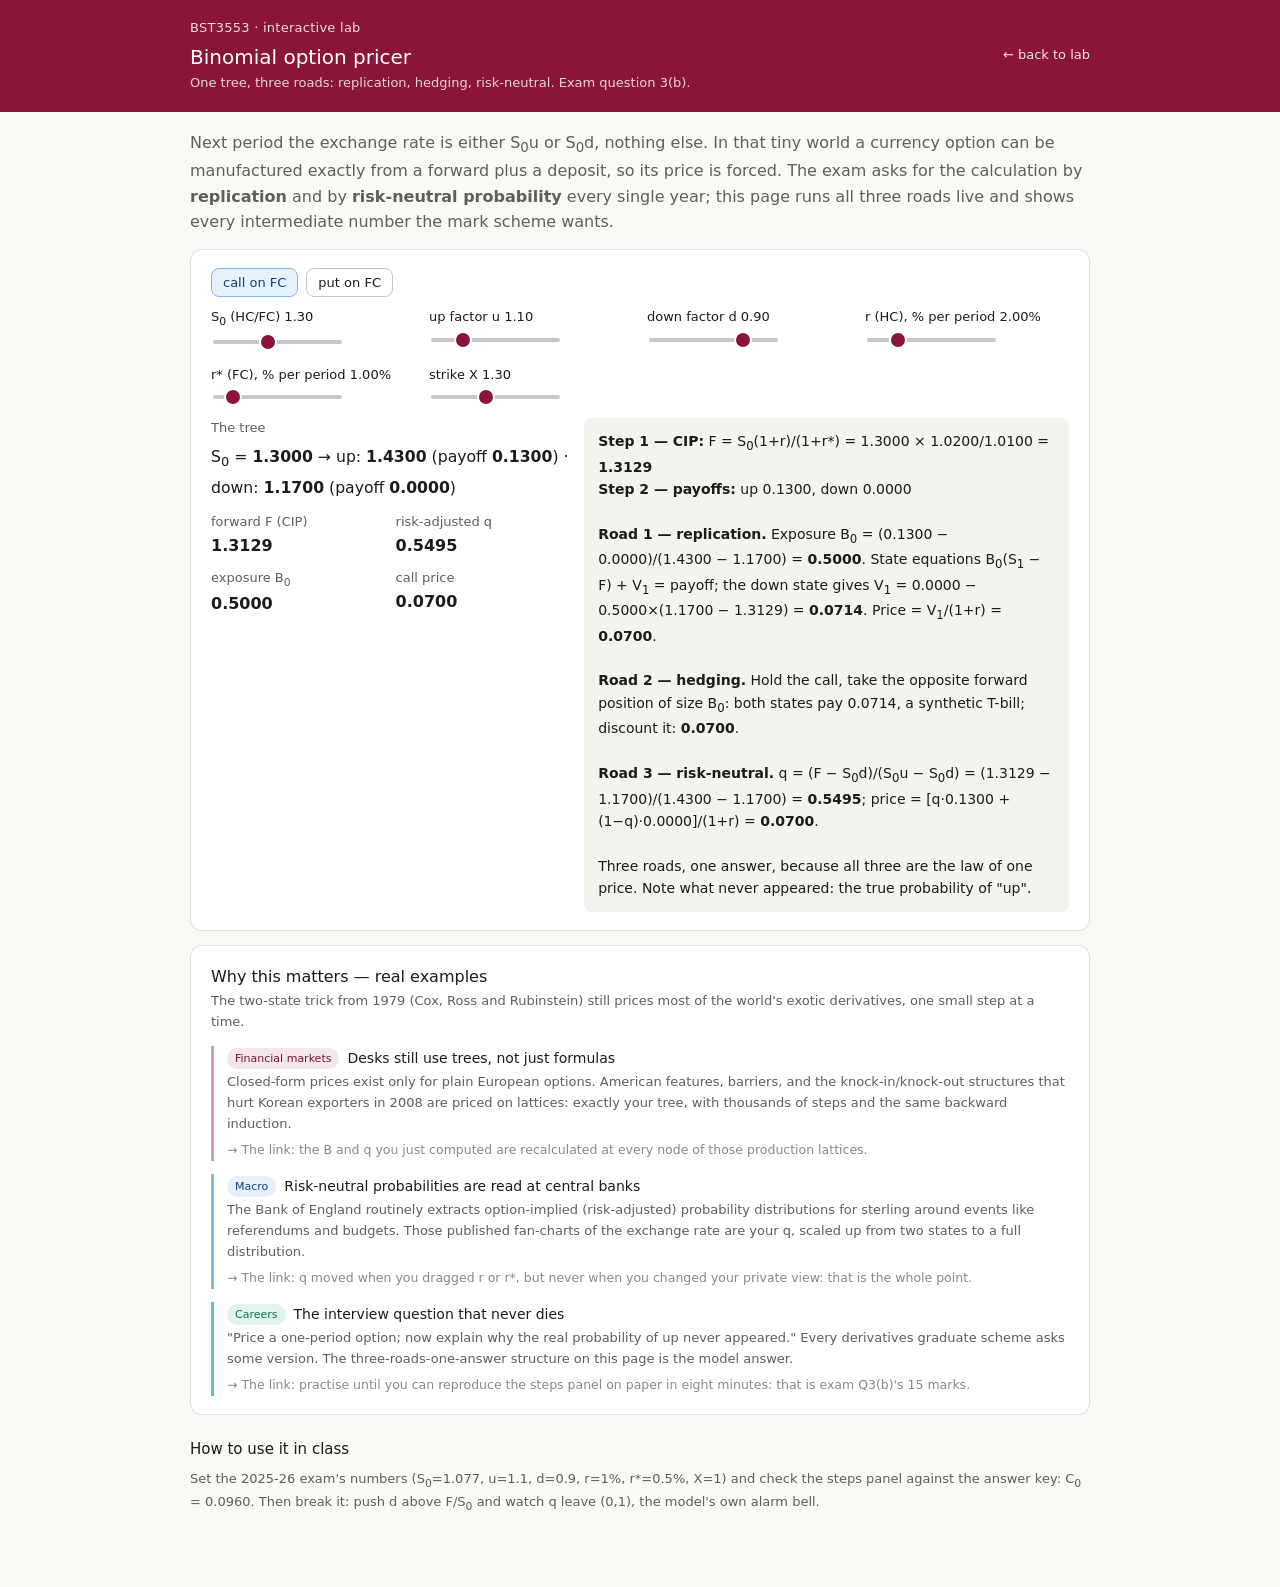
==== widgets/binomial-pricer.html @ 6ca5c86f "BST3553 interactive lab: hub + 8 widgets (FX quotes, CIP, forward hedge, margin simulator, binomial," ====
<!DOCTYPE html>
<html lang="en">
<head>
<meta charset="utf-8" />
<meta name="viewport" content="width=device-width, initial-scale=1" />
<title>Binomial option pricer — BST3553</title>
<link rel="stylesheet" href="../assets/styles.css" />
</head>
<body>
<header class="site-header">
  <div class="wrap">
    <div style="flex:1 1 auto;">
      <div class="code">BST3553 · interactive lab</div>
      <h1>Binomial option pricer</h1>
      <p class="sub">One tree, three roads: replication, hedging, risk-neutral. Exam question 3(b).</p>
    </div>
    <a class="crumb" href="../index.html">← back to lab</a>
  </div>
</header>

<main class="wrap">
  <p class="muted" style="margin-top:18px;">
    Next period the exchange rate is either S<sub>0</sub>u or S<sub>0</sub>d, nothing else. In that tiny world a
    currency option can be manufactured exactly from a forward plus a deposit, so its price is forced. The exam asks
    for the calculation by <b>replication</b> and by <b>risk-neutral probability</b> every single year; this page runs
    all three roads live and shows every intermediate number the mark scheme wants.
  </p>

  <div class="card">
    <div style="display:flex;gap:8px;margin-bottom:10px;">
      <button class="chip typ active" data-t="call">call on FC</button>
      <button class="chip typ" data-t="put">put on FC</button>
    </div>
    <div style="display:grid;grid-template-columns:repeat(auto-fit,minmax(170px,1fr));gap:14px;margin-bottom:12px;">
      <label class="small">S<sub>0</sub> (HC/FC) <span id="v-s"></span><input type="range" id="s" min="0.8" max="2.0" step="0.01" value="1.30"/></label>
      <label class="small">up factor u <span id="v-u"></span><input type="range" id="u" min="1.02" max="1.40" step="0.01" value="1.10"/></label>
      <label class="small">down factor d <span id="v-d"></span><input type="range" id="d" min="0.60" max="0.99" step="0.01" value="0.90"/></label>
      <label class="small">r (HC), % per period <span id="v-r"></span><input type="range" id="r" min="0" max="10" step="0.25" value="2"/></label>
      <label class="small">r* (FC), % per period <span id="v-rs"></span><input type="range" id="rs" min="0" max="10" step="0.25" value="1"/></label>
      <label class="small">strike X <span id="v-x"></span><input type="range" id="x" min="0.8" max="2.0" step="0.01" value="1.30"/></label>
    </div>

    <div id="warn"></div>

    <div style="display:grid;grid-template-columns:1fr 1.35fr;gap:14px;align-items:start;">
      <div>
        <div class="small muted" style="margin-bottom:4px;">The tree</div>
        <div id="tree" style="line-height:1.8;font-size:0.98rem;"></div>
        <div style="display:grid;grid-template-columns:1fr 1fr;gap:10px;margin-top:10px;">
          <div class="metric" id="m-f"></div>
          <div class="metric" id="m-q"></div>
          <div class="metric" id="m-b"></div>
          <div class="metric" id="m-p"></div>
        </div>
      </div>
      <div class="maths" style="display:block;" id="steps"></div>
    </div>
  </div>

  <div class="why">
    <h3>Why this matters — real examples</h3>
    <p class="lead">The two-state trick from 1979 (Cox, Ross and Rubinstein) still prices most of the world's exotic derivatives, one small step at a time.</p>
    <div class="exlist">
      <div class="ex fin">
        <p class="h"><span class="pill fin">Financial markets</span>Desks still use trees, not just formulas</p>
        <p class="b">Closed-form prices exist only for plain European options. American features, barriers, and the knock-in/knock-out structures that hurt Korean exporters in 2008 are priced on lattices: exactly your tree, with thousands of steps and the same backward induction.</p>
        <span class="k">→ The link: the B and q you just computed are recalculated at every node of those production lattices.</span>
      </div>
      <div class="ex macro">
        <p class="h"><span class="pill macro">Macro</span>Risk-neutral probabilities are read at central banks</p>
        <p class="b">The Bank of England routinely extracts option-implied (risk-adjusted) probability distributions for sterling around events like referendums and budgets. Those published fan-charts of the exchange rate are your q, scaled up from two states to a full distribution.</p>
        <span class="k">→ The link: q moved when you dragged r or r*, but never when you changed your private view: that is the whole point.</span>
      </div>
      <div class="ex labour">
        <p class="h"><span class="pill labour">Careers</span>The interview question that never dies</p>
        <p class="b">"Price a one-period option; now explain why the real probability of up never appeared." Every derivatives graduate scheme asks some version. The three-roads-one-answer structure on this page is the model answer.</p>
        <span class="k">→ The link: practise until you can reproduce the steps panel on paper in eight minutes: that is exam Q3(b)'s 15 marks.</span>
      </div>
    </div>
  </div>

  <h3>How to use it in class</h3>
  <p class="small muted">Set the 2025-26 exam's numbers (S<sub>0</sub>=1.077, u=1.1, d=0.9, r=1%, r*=0.5%, X=1) and check the steps panel against the answer key: C<sub>0</sub> = 0.0960. Then break it: push d above F/S<sub>0</sub> and watch q leave (0,1), the model's own alarm bell.</p>

<script src="../assets/fxlib.js"></script>
<script>
let typ = "call";
document.querySelectorAll(".typ").forEach(b => b.addEventListener("click", e => {
  document.querySelectorAll(".typ").forEach(x => x.classList.remove("active"));
  e.target.classList.add("active"); typ = e.target.dataset.t; upd();
}));

function upd() {
  const S0 = +document.getElementById("s").value, u = +document.getElementById("u").value, d = +document.getElementById("d").value;
  const r = +document.getElementById("r").value / 100, rs = +document.getElementById("rs").value / 100, X = +document.getElementById("x").value;
  ["s","u","d","r","rs","x"].forEach(id => {
    const el = document.getElementById("v-" + id);
    const v = +document.getElementById(id).value;
    el.textContent = (id === "r" || id === "rs") ? v.toFixed(2) + "%" : fmt(v, 2);
  });
  const B1 = binom1(S0, u, d, r, rs, X, typ);
  const ok = B1.q > 0 && B1.q < 1;
  document.getElementById("warn").innerHTML = ok ? "" :
    `<p class="badge bad" style="display:inline-block;">q = ${fmt(B1.q,3)} is outside (0,1): the forward ${fmt(B1.F,4)} lies outside [S<sub>0</sub>d, S<sub>0</sub>u], so this tree admits arbitrage before any option enters. Fix u, d or the rates.</p>`;

  document.getElementById("tree").innerHTML =
    `S<sub>0</sub> = <b>${fmt(S0,4)}</b> →
     up: <b>${fmt(B1.Su,4)}</b> (payoff <b>${fmt(B1.Cu,4)}</b>) ·
     down: <b>${fmt(B1.Sd,4)}</b> (payoff <b>${fmt(B1.Cd,4)}</b>)`;
  document.getElementById("m-f").innerHTML = `<div class="small muted">forward F (CIP)</div><b>${fmt(B1.F,4)}</b>`;
  document.getElementById("m-q").innerHTML = `<div class="small muted">risk-adjusted q</div><b>${fmt(B1.q,4)}</b>`;
  document.getElementById("m-b").innerHTML = `<div class="small muted">exposure B<sub>0</sub></div><b>${fmt(B1.B,4)}</b>`;
  document.getElementById("m-p").innerHTML = `<div class="small muted">${typ} price</div><b>${fmt(B1.price,4)}</b>`;

  document.getElementById("steps").innerHTML = `
    <b>Step 1 — CIP:</b> F = S<sub>0</sub>(1+r)/(1+r*) = ${fmt(S0,4)} × ${fmt(1+r,4)}/${fmt(1+rs,4)} = <b>${fmt(B1.F,4)}</b><br/>
    <b>Step 2 — payoffs:</b> up ${fmt(B1.Cu,4)}, down ${fmt(B1.Cd,4)}<br/><br/>
    <b>Road 1 — replication.</b> Exposure B<sub>0</sub> = (${fmt(B1.Cu,4)} − ${fmt(B1.Cd,4)})/(${fmt(B1.Su,4)} − ${fmt(B1.Sd,4)}) = <b>${fmt(B1.B,4)}</b>.
    State equations B<sub>0</sub>(S<sub>1</sub> − F) + V<sub>1</sub> = payoff; the down state gives
    V<sub>1</sub> = ${fmt(B1.Cd,4)} − ${fmt(B1.B,4)}×(${fmt(B1.Sd,4)} − ${fmt(B1.F,4)}) = <b>${fmt(B1.V1,4)}</b>.
    Price = V<sub>1</sub>/(1+r) = <b>${fmt(B1.priceRepl,4)}</b>.<br/><br/>
    <b>Road 2 — hedging.</b> Hold the ${typ}, take the opposite forward position of size B<sub>0</sub>: both states pay ${fmt(B1.V1,4)}, a synthetic T-bill; discount it: <b>${fmt(B1.priceRepl,4)}</b>.<br/><br/>
    <b>Road 3 — risk-neutral.</b> q = (F − S<sub>0</sub>d)/(S<sub>0</sub>u − S<sub>0</sub>d) = (${fmt(B1.F,4)} − ${fmt(B1.Sd,4)})/(${fmt(B1.Su,4)} − ${fmt(B1.Sd,4)}) = <b>${fmt(B1.q,4)}</b>;
    price = [q·${fmt(B1.Cu,4)} + (1−q)·${fmt(B1.Cd,4)}]/(1+r) = <b>${fmt(B1.price,4)}</b>.<br/><br/>
    Three roads, one answer, because all three are the law of one price. Note what never appeared: the true probability of "up".`;
}
document.querySelectorAll("input").forEach(el => el.addEventListener("input", upd));
upd();
</script>
</main>
</body>
</html>
---- assets/styles.css ----
/* BS3551 Interactive Lab — shared design tokens + components.
   Light/dark aware. Edit the :root values to rebrand (e.g. swap --brand to a
   different Cardiff palette). Tokens mirror the names used inside each widget. */

:root {
  --brand: #8A1538;            /* Cardiff "claret" — change to rebrand */
  --brand-text: #ffffff;

  --color-background-primary: #ffffff;
  --color-background-secondary: #f4f3ee;
  --color-background-tertiary: #faf9f5;
  --color-background-info: #E6F1FB;
  --color-background-success: #E1F5EE;
  --color-background-danger: #FCEBEB;
  --color-background-warning: #FAEEDA;

  --color-text-primary: #1b1b19;
  --color-text-secondary: #5F5E5A;
  --color-text-tertiary: #8a8980;
  --color-text-info: #0C447C;
  --color-text-success: #0F6E56;
  --color-text-danger: #A32D2D;

  --color-border-tertiary: rgba(0,0,0,0.12);
  --color-border-secondary: rgba(0,0,0,0.22);
  --color-border-primary: rgba(0,0,0,0.32);
  --color-border-info: #85B7EB;
  --color-border-success: #5DCAA5;
  --color-border-danger: #F09595;

  --border-radius-md: 8px;
  --border-radius-lg: 12px;
  --font-sans: ui-sans-serif, system-ui, -apple-system, "Segoe UI", Roboto, Helvetica, Arial, sans-serif;
  --font-mono: ui-monospace, "SF Mono", "Cascadia Code", Consolas, monospace;
  --maxw: 940px;
}

@media (prefers-color-scheme: dark) {
  :root {
    --brand: #C04A6A;
    --color-background-primary: #262624;
    --color-background-secondary: #2f2f2c;
    --color-background-tertiary: #1d1d1b;
    --color-background-info: #10233a;
    --color-background-success: #0e2b25;
    --color-background-danger: #3a1717;
    --color-background-warning: #332714;
    --color-text-primary: #ECEAE3;
    --color-text-secondary: #B4B2A9;
    --color-text-tertiary: #888780;
    --color-text-info: #85B7EB;
    --color-text-success: #5DCAA5;
    --color-text-danger: #F09595;
    --color-border-tertiary: rgba(255,255,255,0.14);
    --color-border-secondary: rgba(255,255,255,0.26);
    --color-border-primary: rgba(255,255,255,0.36);
  }
}

* { box-sizing: border-box; }
html { -webkit-text-size-adjust: 100%; }
body {
  margin: 0;
  font-family: var(--font-sans);
  color: var(--color-text-primary);
  background: var(--color-background-tertiary);
  line-height: 1.6;
}
.wrap { max-width: var(--maxw); margin: 0 auto; padding: 0 20px 64px; }

/* Header */
.site-header { background: var(--brand); color: var(--brand-text); }
.site-header .wrap { padding-top: 18px; padding-bottom: 18px; display: flex; align-items: center; gap: 14px; flex-wrap: wrap; }
.site-header .code { font-weight: 500; letter-spacing: .02em; opacity: .85; font-size: 13px; }
.site-header h1 { font-size: 20px; font-weight: 500; margin: 2px 0 0; }
.site-header .sub { font-size: 13px; opacity: .82; margin: 0; }
.crumb { color: var(--brand-text); text-decoration: none; font-size: 13px; opacity: .9; }
.crumb:hover { opacity: 1; text-decoration: underline; }

a { color: var(--color-text-info); }

h2 { font-size: 18px; font-weight: 500; margin: 2rem 0 .5rem; }
h3 { font-size: 15px; font-weight: 500; margin: 1.4rem 0 .4rem; }
p { margin: .5rem 0; }
.muted { color: var(--color-text-secondary); }
.small { font-size: 13px; }
.tiny { font-size: 12px; color: var(--color-text-tertiary); }

/* Cards */
.card {
  background: var(--color-background-primary);
  border: 0.5px solid var(--color-border-tertiary);
  border-radius: var(--border-radius-lg);
  padding: 18px 20px;
  margin: 14px 0;
}
.grid { display: grid; grid-template-columns: repeat(auto-fit, minmax(240px, 1fr)); gap: 14px; }

/* Buttons / chips */
button, .btn {
  font-family: inherit; font-size: 13px; padding: 6px 11px;
  border-radius: var(--border-radius-md);
  border: 0.5px solid var(--color-border-secondary);
  background: transparent; color: var(--color-text-primary);
  cursor: pointer; transition: background .12s ease, transform .04s ease;
}
button:hover, .btn:hover { background: var(--color-background-secondary); }
button:active { transform: scale(0.98); }
.chip.active { background: var(--color-background-info); border-color: var(--color-border-info); color: var(--color-text-info); }

/* Range inputs */
input[type=range] { -webkit-appearance: none; appearance: none; height: 4px; border-radius: 2px;
  background: var(--color-border-secondary); outline: none; }
input[type=range]::-webkit-slider-thumb { -webkit-appearance: none; width: 18px; height: 18px;
  border-radius: 50%; background: var(--brand); cursor: pointer; border: 2px solid var(--color-background-primary); }
input[type=range]::-moz-range-thumb { width: 16px; height: 16px; border-radius: 50%;
  background: var(--brand); cursor: pointer; border: 2px solid var(--color-background-primary); }
input[type=number] { font-family: inherit; font-size: 14px; padding: 6px 8px; width: 90px;
  border-radius: var(--border-radius-md); border: 0.5px solid var(--color-border-secondary);
  background: var(--color-background-primary); color: var(--color-text-primary); }

/* Badges */
.badge { font-size: 12px; padding: 3px 9px; border-radius: var(--border-radius-md); white-space: nowrap; }
.badge.ok { background: var(--color-background-success); color: var(--color-text-success); }
.badge.bad { background: var(--color-background-danger); color: var(--color-text-danger); }
.badge.info { background: var(--color-background-info); color: var(--color-text-info); }

/* Maths reveal panel */
.maths { background: var(--color-background-secondary); border-radius: var(--border-radius-md);
  padding: 12px 14px; font-size: 14px; }
.maths code, .mono { font-family: var(--font-mono); font-size: 13px; }

/* Tables */
table.results { width: 100%; border-collapse: collapse; font-size: 13px; }
table.results th, table.results td { padding: 6px 8px; text-align: right; border-bottom: 0.5px solid var(--color-border-tertiary); }
table.results th:first-child, table.results td:first-child { text-align: left; }
table.results thead th { color: var(--color-text-secondary); font-weight: 500; }

.tag { display: inline-block; font-size: 11px; padding: 2px 8px; border-radius: 999px;
  background: var(--color-background-secondary); color: var(--color-text-secondary); }
.tag.live { background: var(--color-background-success); color: var(--color-text-success); }
.tag.soon { background: var(--color-background-warning); color: #854F0B; }

footer.site { border-top: 0.5px solid var(--color-border-tertiary); margin-top: 40px; padding-top: 16px;
  font-size: 12px; color: var(--color-text-tertiary); }

/* "Why it matters" real-world panel + interest-area pills (used on every widget) */
:root {
  --pill-fin-bg: rgba(138,21,56,0.10);  --pill-fin-fg: #7a1230;  --pill-fin-bd: #d99db0;
  --pill-house-fg: #854F0B;             --pill-house-bd: #E0B060;
}
@media (prefers-color-scheme: dark) {
  :root {
    --pill-fin-bg: rgba(192,74,106,0.20); --pill-fin-fg: #EBA6BA; --pill-fin-bd: #7a3346;
    --pill-house-fg: #E4B36A;             --pill-house-bd: #8a6a2e;
  }
}
.why { background: var(--color-background-primary); border: 0.5px solid var(--color-border-tertiary);
  border-radius: var(--border-radius-lg); padding: 18px 20px; margin: 14px 0; }
.why > h3 { margin: 0 0 2px; font-size: 16px; }
.why > .lead { color: var(--color-text-secondary); font-size: 13px; margin: 0 0 13px; }
.exlist { display: grid; gap: 13px; }
.ex { border-left: 3px solid var(--color-border-secondary); padding: 1px 0 1px 13px; }
.ex.macro  { border-left-color: var(--color-border-info); }
.ex.fin    { border-left-color: var(--pill-fin-bd); }
.ex.labour { border-left-color: var(--color-border-success); }
.ex.house  { border-left-color: var(--pill-house-bd); }
.ex .h { font-weight: 500; font-size: 14px; margin: 0 0 3px; }
.ex .b { color: var(--color-text-secondary); font-size: 13px; margin: 0; }
.ex .k { display: block; color: var(--color-text-tertiary); font-size: 12.5px; margin-top: 5px; }
.pill { display: inline-block; font-size: 11px; font-weight: 500; padding: 2px 8px;
  border-radius: 999px; margin-right: 8px; vertical-align: 1px; white-space: nowrap; }
.pill.macro  { background: var(--color-background-info);    color: var(--color-text-info); }
.pill.fin    { background: var(--pill-fin-bg);              color: var(--pill-fin-fg); }
.pill.labour { background: var(--color-background-success); color: var(--color-text-success); }
.pill.house  { background: var(--color-background-warning); color: var(--pill-house-fg); }
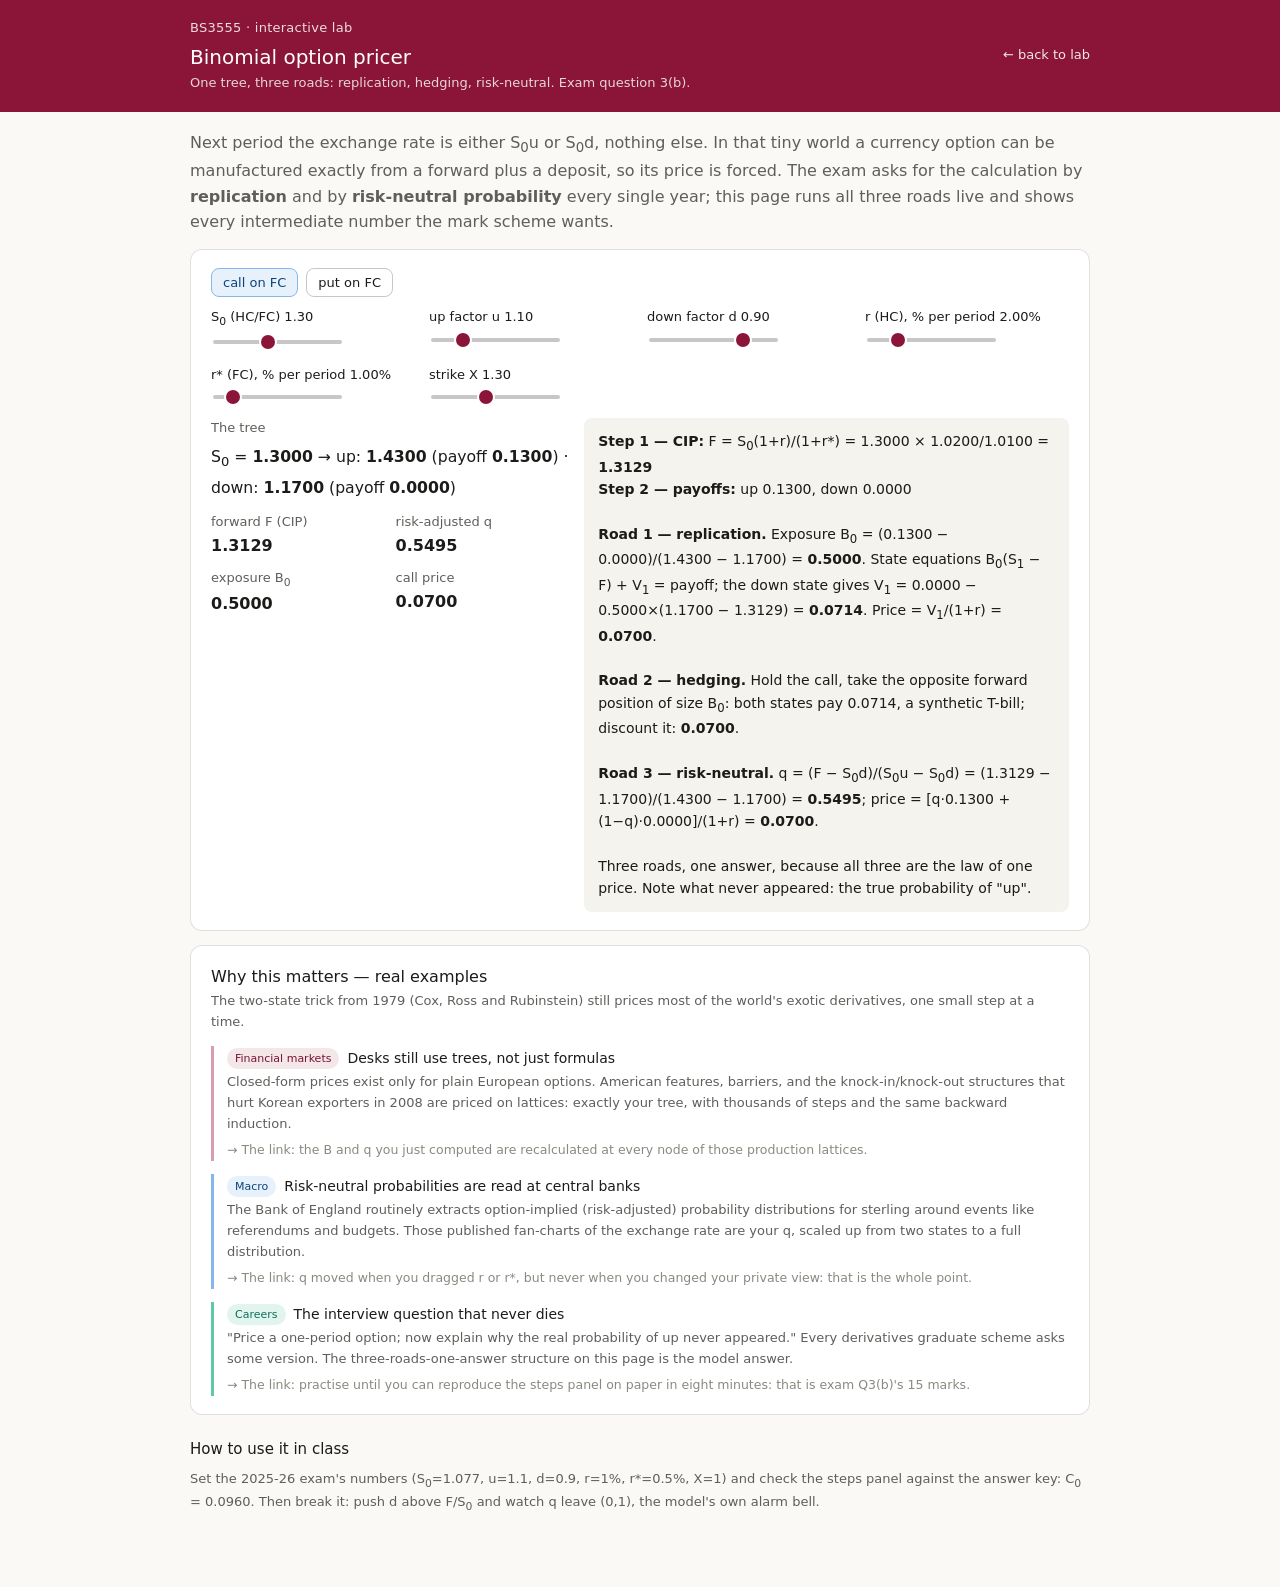
==== commit f260406f: "Fix module code: BST3553 -> BS3555 everywhere (title, headers, README) Co-Authored-By: Claude Sonnet" ====
--- a/widgets/binomial-pricer.html
+++ b/widgets/binomial-pricer.html
@@ -3,14 +3,14 @@
 <head>
 <meta charset="utf-8" />
 <meta name="viewport" content="width=device-width, initial-scale=1" />
-<title>Binomial option pricer — BST3553</title>
+<title>Binomial option pricer — BS3555</title>
 <link rel="stylesheet" href="../assets/styles.css" />
 </head>
 <body>
 <header class="site-header">
   <div class="wrap">
     <div style="flex:1 1 auto;">
-      <div class="code">BST3553 · interactive lab</div>
+      <div class="code">BS3555 · interactive lab</div>
       <h1>Binomial option pricer</h1>
       <p class="sub">One tree, three roads: replication, hedging, risk-neutral. Exam question 3(b).</p>
     </div>
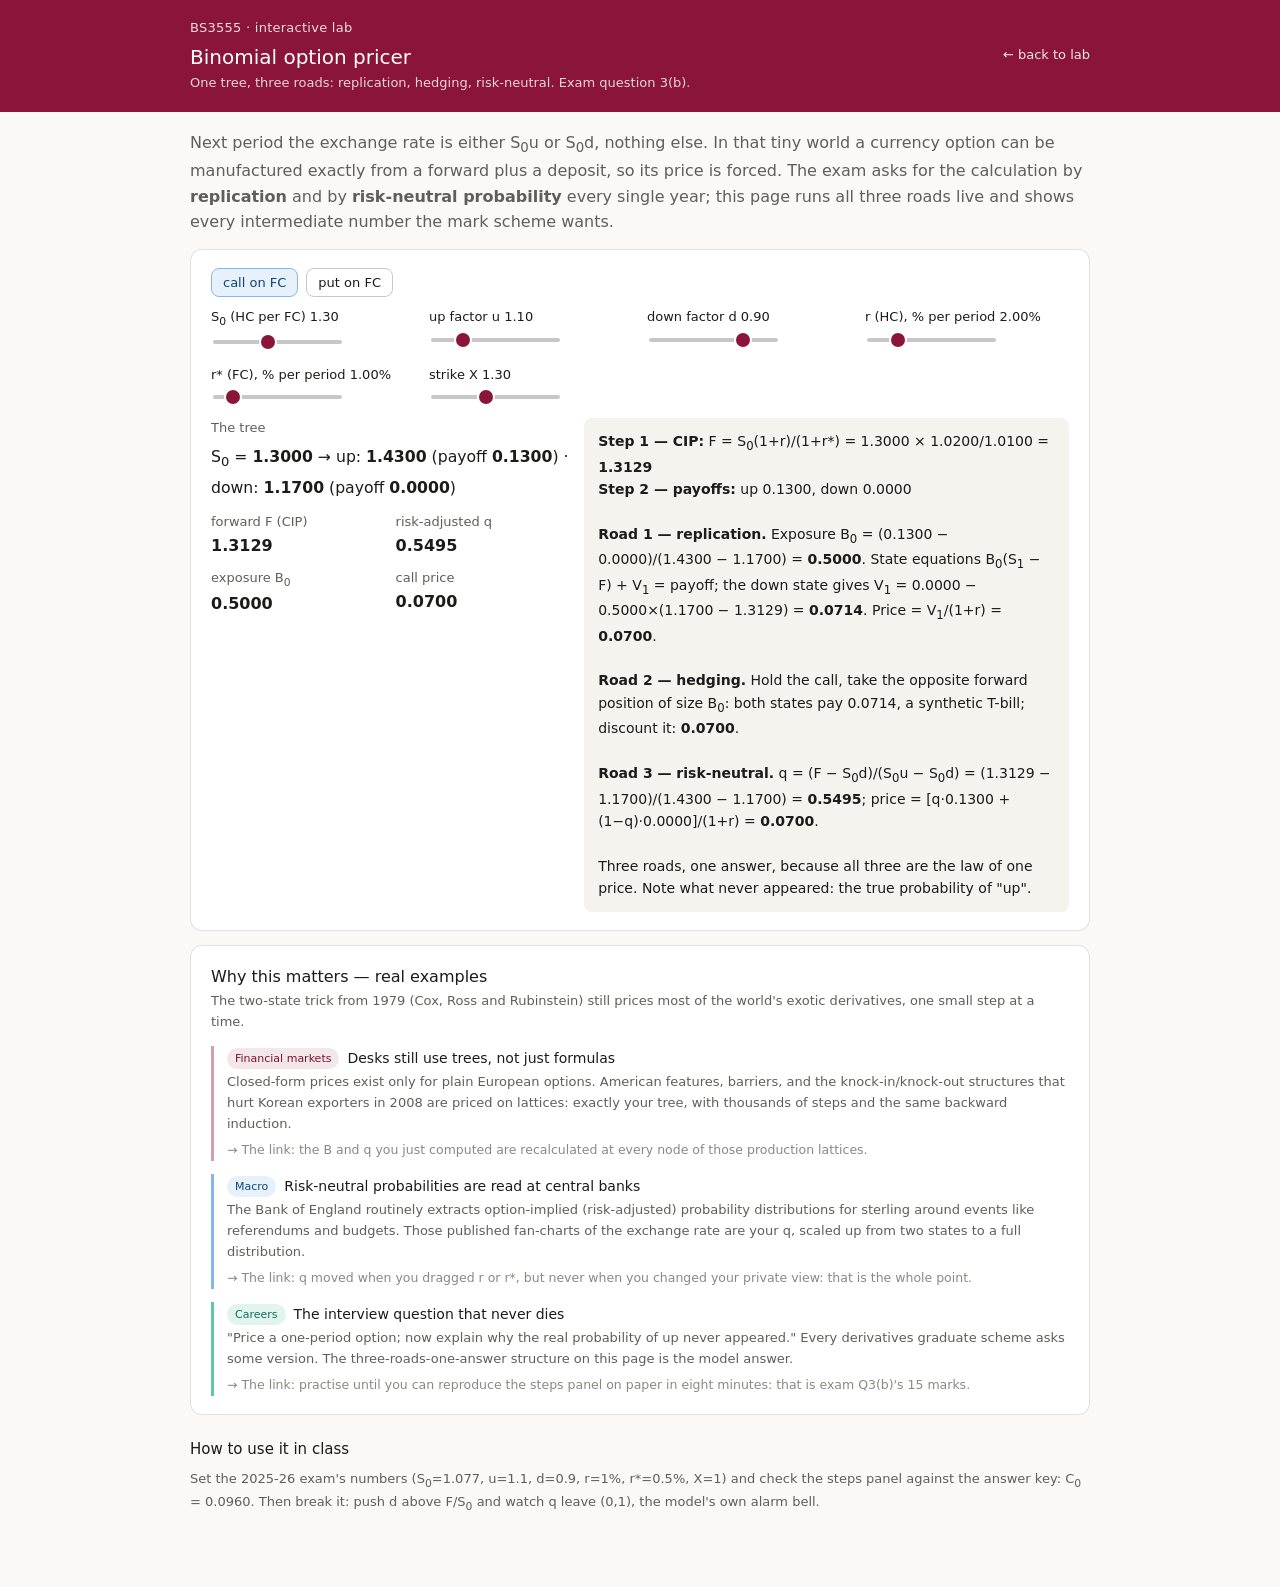
==== commit 33e9e6ac: "Label currency pairs in market screen order, not textbook order The lectures now write a pair the wa" ====
--- a/widgets/binomial-pricer.html
+++ b/widgets/binomial-pricer.html
@@ -32,7 +32,7 @@
       <button class="chip typ" data-t="put">put on FC</button>
     </div>
     <div style="display:grid;grid-template-columns:repeat(auto-fit,minmax(170px,1fr));gap:14px;margin-bottom:12px;">
-      <label class="small">S<sub>0</sub> (HC/FC) <span id="v-s"></span><input type="range" id="s" min="0.8" max="2.0" step="0.01" value="1.30"/></label>
+      <label class="small">S<sub>0</sub> (HC per FC) <span id="v-s"></span><input type="range" id="s" min="0.8" max="2.0" step="0.01" value="1.30"/></label>
       <label class="small">up factor u <span id="v-u"></span><input type="range" id="u" min="1.02" max="1.40" step="0.01" value="1.10"/></label>
       <label class="small">down factor d <span id="v-d"></span><input type="range" id="d" min="0.60" max="0.99" step="0.01" value="0.90"/></label>
       <label class="small">r (HC), % per period <span id="v-r"></span><input type="range" id="r" min="0" max="10" step="0.25" value="2"/></label>
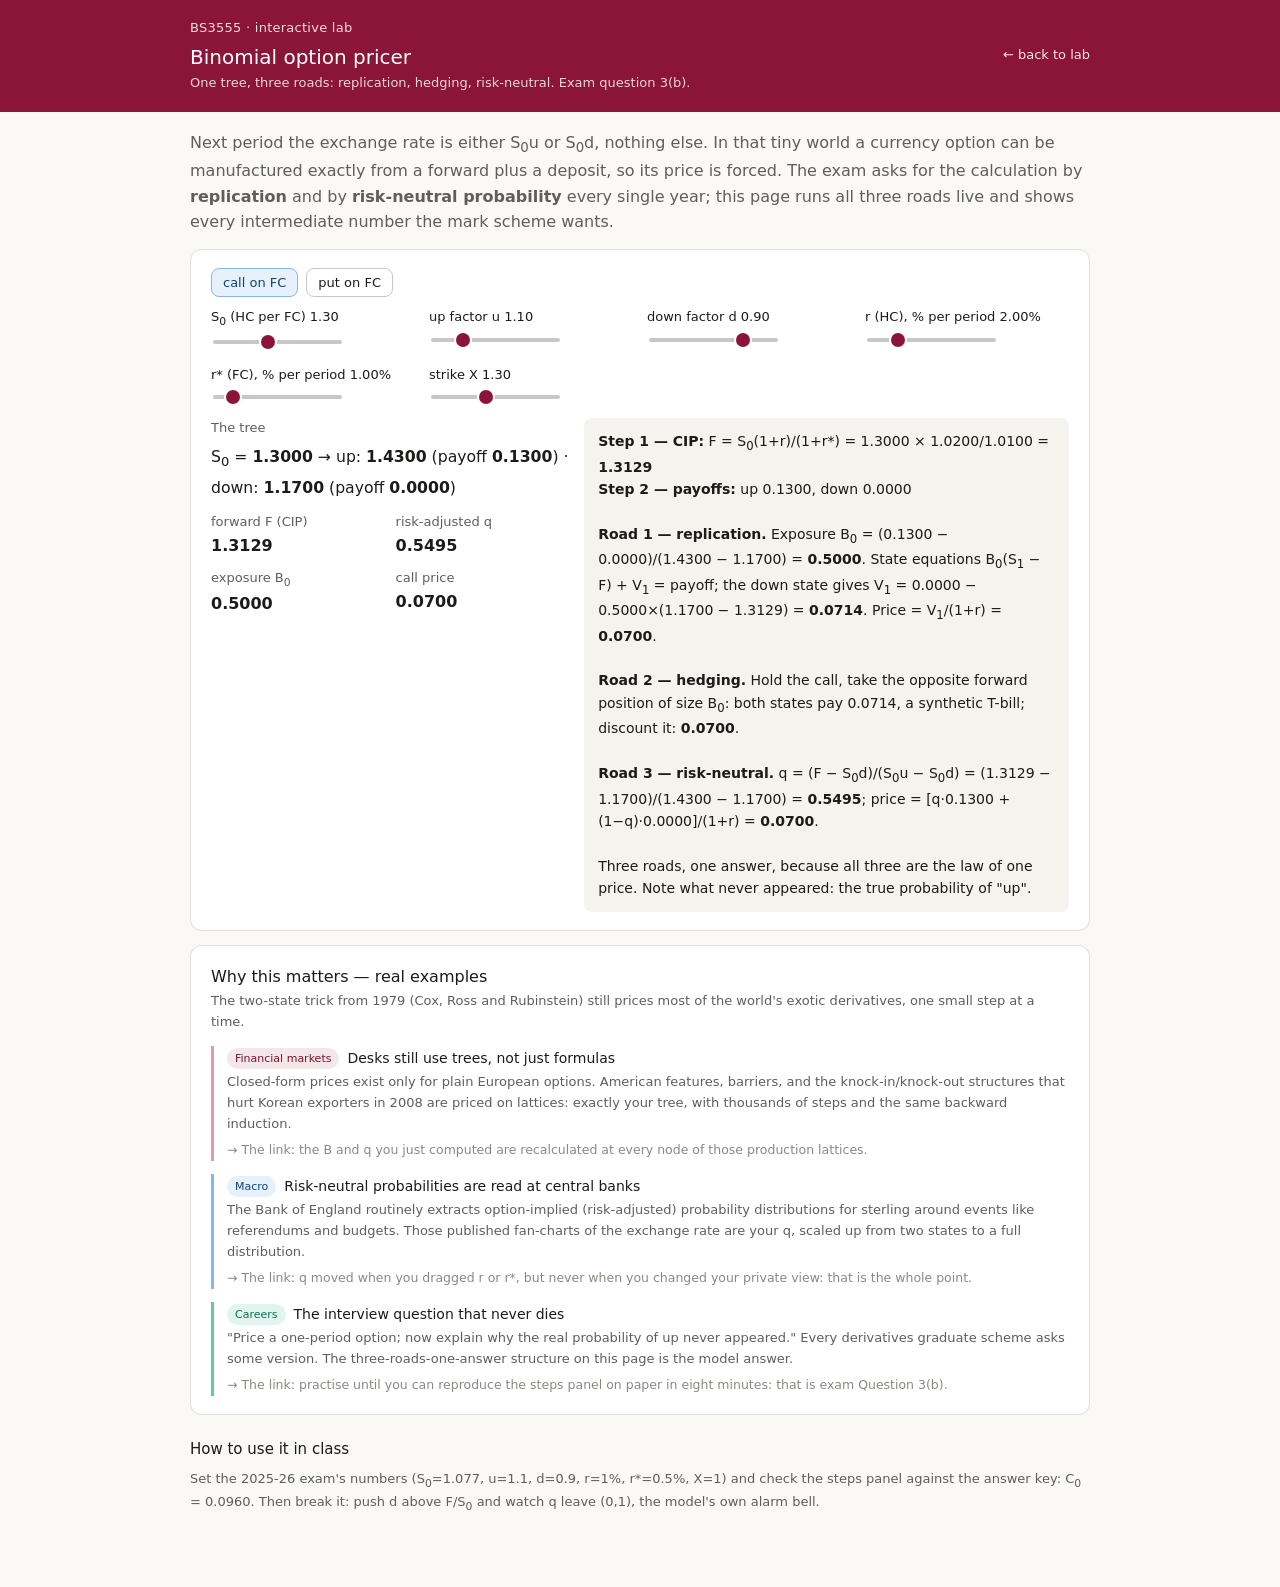
==== commit cae343b8: "Align lab widgets with the 2026 slides; drop an exam-paper preset - gk-pricer: remove the "2026 draf" ====
--- a/widgets/binomial-pricer.html
+++ b/widgets/binomial-pricer.html
@@ -74,7 +74,7 @@
       <div class="ex labour">
         <p class="h"><span class="pill labour">Careers</span>The interview question that never dies</p>
         <p class="b">"Price a one-period option; now explain why the real probability of up never appeared." Every derivatives graduate scheme asks some version. The three-roads-one-answer structure on this page is the model answer.</p>
-        <span class="k">→ The link: practise until you can reproduce the steps panel on paper in eight minutes: that is exam Q3(b)'s 15 marks.</span>
+        <span class="k">→ The link: practise until you can reproduce the steps panel on paper in eight minutes: that is exam Question 3(b).</span>
       </div>
     </div>
   </div>
